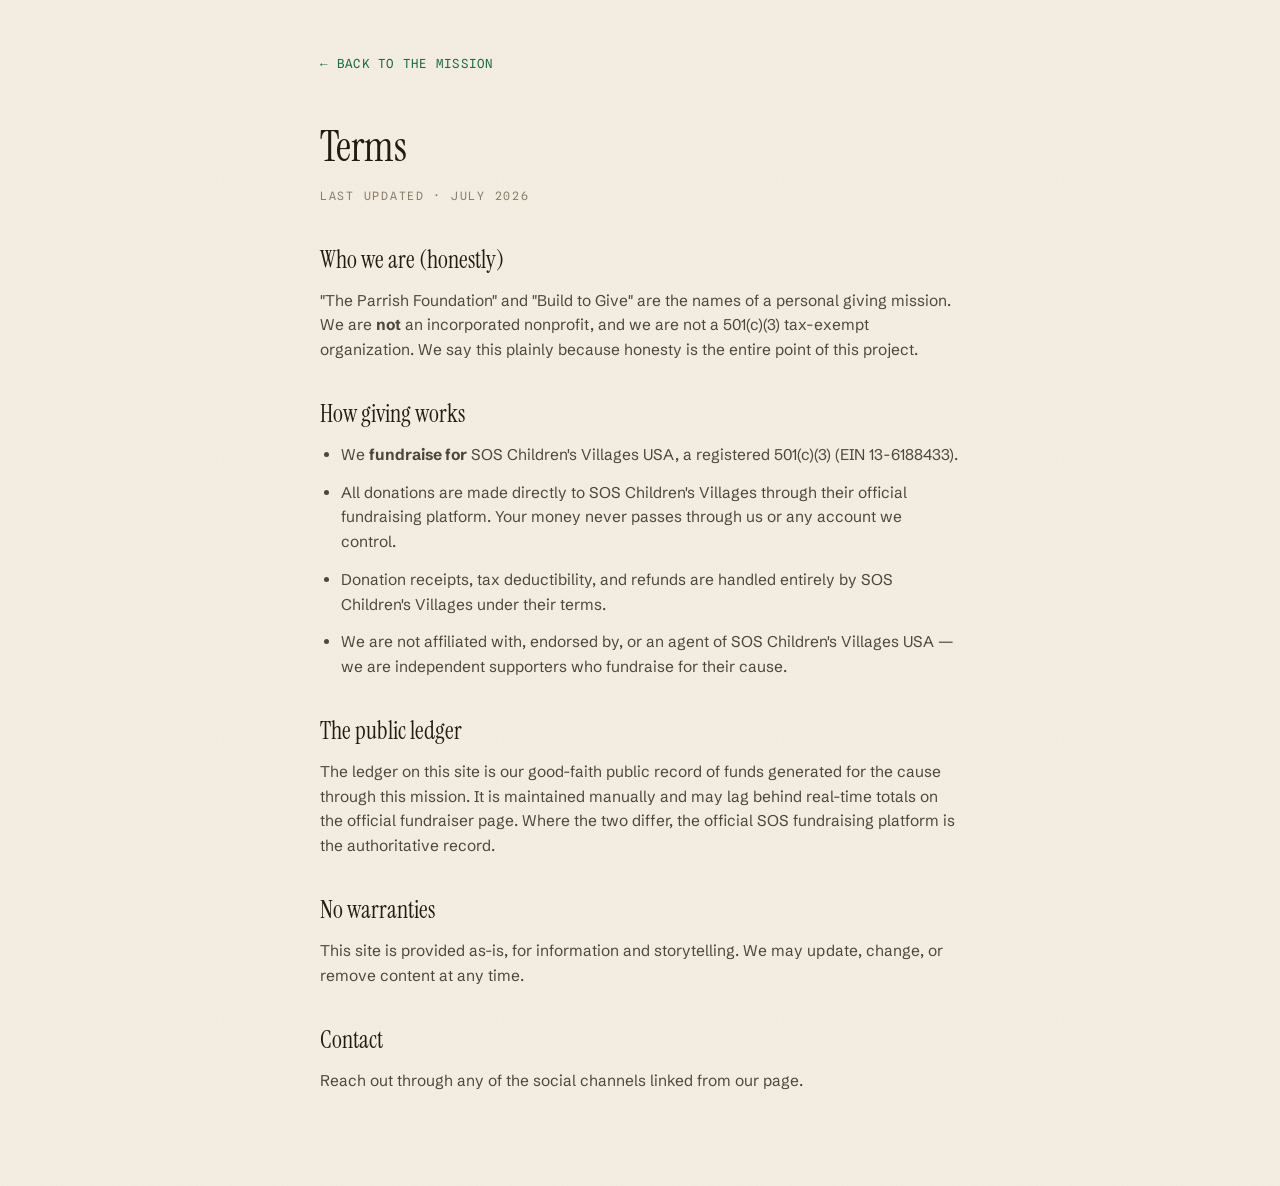
==== terms.html @ b0eacd76 "The Parrish Foundation — Build to Give website v1 Static site: story, how-it-works, public ledger (r" ====
<!DOCTYPE html>
<html lang="en">
<head>
<meta charset="UTF-8">
<meta name="viewport" content="width=device-width, initial-scale=1.0">
<title>Terms — The Parrish Foundation</title>
<meta name="robots" content="noindex">
<link rel="icon" href="data:image/svg+xml,<svg xmlns='http://www.w3.org/2000/svg' viewBox='0 0 100 100'><text y='.9em' font-size='90'>🤍</text></svg>">
<link rel="preconnect" href="https://fonts.googleapis.com">
<link rel="preconnect" href="https://fonts.gstatic.com" crossorigin>
<link href="https://fonts.googleapis.com/css2?family=Instrument+Serif&family=Schibsted+Grotesk:wght@400;500;700&family=Spline+Sans+Mono:wght@400;500&display=swap" rel="stylesheet">
<link rel="stylesheet" href="styles.css">
</head>
<body>
<main class="legal-page">
  <a class="back-home" href="index.html">← BACK TO THE MISSION</a>
  <h1>Terms</h1>
  <p class="updated">LAST UPDATED · JULY 2026</p>

  <h2>Who we are (honestly)</h2>
  <p>"The Parrish Foundation" and "Build to Give" are the names of a personal giving mission. We are <strong>not</strong> an incorporated nonprofit, and we are not a 501(c)(3) tax-exempt organization. We say this plainly because honesty is the entire point of this project.</p>

  <h2>How giving works</h2>
  <ul>
    <li>We <strong>fundraise for</strong> SOS Children's Villages USA, a registered 501(c)(3) (EIN 13-6188433).</li>
    <li>All donations are made directly to SOS Children's Villages through their official fundraising platform. Your money never passes through us or any account we control.</li>
    <li>Donation receipts, tax deductibility, and refunds are handled entirely by SOS Children's Villages under their terms.</li>
    <li>We are not affiliated with, endorsed by, or an agent of SOS Children's Villages USA — we are independent supporters who fundraise for their cause.</li>
  </ul>

  <h2>The public ledger</h2>
  <p>The ledger on this site is our good-faith public record of funds generated for the cause through this mission. It is maintained manually and may lag behind real-time totals on the official fundraiser page. Where the two differ, the official SOS fundraising platform is the authoritative record.</p>

  <h2>No warranties</h2>
  <p>This site is provided as-is, for information and storytelling. We may update, change, or remove content at any time.</p>

  <h2>Contact</h2>
  <p>Reach out through any of the social channels linked from our page.</p>
</main>
</body>
</html>
---- styles.css ----
/* ============================================================
   THE PARRISH FOUNDATION — BUILD TO GIVE
   Aesthetic: the open ledger — warm paper, ink, ruled lines,
   editorial serif manifesto voice, monospace money.
   ============================================================ */

:root {
  --paper: #f7f1e5;
  --paper-deep: #efe6d3;
  --ink: #211b12;
  --ink-soft: #4f463a;
  --ink-faint: #8a7f6d;
  --rule: #d8cbb2;
  --green: #1c6b47;
  --green-deep: #114b31;
  --amber: #b05f10;
  --serif: "Instrument Serif", Georgia, serif;
  --sans: "Schibsted Grotesk", -apple-system, sans-serif;
  --mono: "Spline Sans Mono", "Courier New", monospace;
}

* { margin: 0; padding: 0; box-sizing: border-box; }

html { scroll-behavior: smooth; }

body {
  background: var(--paper);
  color: var(--ink);
  font-family: var(--sans);
  font-size: 17px;
  line-height: 1.6;
  -webkit-font-smoothing: antialiased;
  /* faint paper grain */
  background-image:
    url("data:image/svg+xml,%3Csvg xmlns='http://www.w3.org/2000/svg' width='140' height='140'%3E%3Cfilter id='n'%3E%3CfeTurbulence type='fractalNoise' baseFrequency='0.9' numOctaves='2'/%3E%3CfeColorMatrix values='0 0 0 0 0 0 0 0 0 0 0 0 0 0 0 0 0 0 0.04 0'/%3E%3C/filter%3E%3Crect width='140' height='140' filter='url(%23n)'/%3E%3C/svg%3E");
}

::selection { background: var(--green); color: var(--paper); }

/* ---------- top bar ---------- */
.topbar {
  display: flex;
  justify-content: space-between;
  align-items: center;
  padding: 1.1rem clamp(1.2rem, 4vw, 3rem);
  border-bottom: 1.5px solid var(--ink);
  position: sticky;
  top: 0;
  background: color-mix(in srgb, var(--paper) 92%, transparent);
  backdrop-filter: blur(8px);
  z-index: 50;
}

.wordmark { text-decoration: none; color: var(--ink); line-height: 1.05; }
.wordmark-small {
  display: block;
  font-family: var(--mono);
  font-size: 0.62rem;
  letter-spacing: 0.18em;
  text-transform: uppercase;
  color: var(--ink-faint);
}
.wordmark-big {
  font-family: var(--serif);
  font-size: 1.35rem;
  letter-spacing: 0.04em;
}

.topnav { display: flex; align-items: center; gap: clamp(0.9rem, 2.5vw, 1.8rem); }
.topnav a {
  color: var(--ink-soft);
  text-decoration: none;
  font-size: 0.85rem;
  font-weight: 500;
  letter-spacing: 0.02em;
}
.topnav a:hover { color: var(--green); }

.btn-give {
  background: var(--green);
  color: var(--paper) !important;
  font-family: var(--mono);
  padding: 0.45rem 0.95rem;
  border-radius: 2px;
  font-size: 0.8rem !important;
  letter-spacing: 0.05em;
  transition: background 0.2s, transform 0.2s;
}
.btn-give:hover { background: var(--green-deep); transform: translateY(-1px); }

@media (max-width: 640px) {
  .topnav a:not(.btn-give) { display: none; }
}

/* ---------- hero ---------- */
.hero {
  padding: clamp(4rem, 11vh, 8rem) clamp(1.2rem, 6vw, 5rem) clamp(3rem, 8vh, 5rem);
  max-width: 1100px;
}

.hero-kicker {
  font-family: var(--mono);
  font-size: 0.72rem;
  letter-spacing: 0.22em;
  color: var(--amber);
  margin-bottom: 2.2rem;
}

.hero-line {
  font-family: var(--serif);
  font-weight: 400;
  font-size: clamp(2.8rem, 8.5vw, 6.2rem);
  line-height: 1.02;
  letter-spacing: -0.01em;
}
.hero-line.accent em { color: var(--green); }

.hero-sub {
  max-width: 34rem;
  margin-top: 2rem;
  font-size: clamp(1rem, 1.6vw, 1.15rem);
  color: var(--ink-soft);
}
.hero-sub strong { color: var(--ink); }

.hero-ctas { display: flex; flex-wrap: wrap; gap: 1rem; margin-top: 2.4rem; }

.btn-primary {
  display: inline-block;
  background: var(--green);
  color: var(--paper);
  text-decoration: none;
  font-weight: 700;
  font-size: 0.95rem;
  padding: 0.85rem 1.6rem;
  border-radius: 2px;
  border: 1.5px solid var(--green-deep);
  box-shadow: 3px 3px 0 var(--green-deep);
  transition: transform 0.15s, box-shadow 0.15s;
}
.btn-primary:hover { transform: translate(-1px, -1px); box-shadow: 5px 5px 0 var(--green-deep); }
.btn-primary:active { transform: translate(2px, 2px); box-shadow: 0 0 0 var(--green-deep); }
.btn-primary.big { font-size: 1.05rem; padding: 1rem 2rem; }

.btn-ghost {
  display: inline-block;
  color: var(--ink);
  text-decoration: none;
  font-weight: 500;
  font-size: 0.95rem;
  padding: 0.85rem 1.4rem;
  border: 1.5px solid var(--ink);
  border-radius: 2px;
  transition: background 0.2s;
}
.btn-ghost:hover { background: var(--paper-deep); }

.hero-rule { display: flex; gap: 6px; margin-top: 4rem; }
.hero-rule span { height: 1.5px; background: var(--ink); flex: 1; }
.hero-rule span:nth-child(2) { flex: 0.3; background: var(--green); }
.hero-rule span:nth-child(3) { flex: 0.1; background: var(--amber); }

/* ---------- section label ---------- */
.story-label {
  font-family: var(--mono);
  font-size: 0.72rem;
  letter-spacing: 0.22em;
  color: var(--ink-faint);
  border-top: 1.5px solid var(--ink);
  padding-top: 0.8rem;
  margin-bottom: 2.5rem;
  display: flex;
  gap: 1.2rem;
  align-items: baseline;
}
.story-label .folio { color: var(--green); font-weight: 600; }
.story-label.light { border-top-color: var(--rule); color: var(--paper-deep); }
.story-label.light .folio { color: #7fc9a4; }

/* ---------- story ---------- */
.story {
  padding: clamp(2rem, 6vh, 4rem) clamp(1.2rem, 6vw, 5rem);
  max-width: 1100px;
}

.story-body { max-width: 40rem; margin-left: auto; }

.story-lede {
  font-family: var(--serif);
  font-size: clamp(1.6rem, 3.4vw, 2.3rem);
  line-height: 1.2;
  margin-bottom: 1.6rem;
}
.story-lede em { color: var(--green); }

.story-body p:not(.story-lede) {
  color: var(--ink-soft);
  margin-bottom: 1.2rem;
  font-size: 1.05rem;
}
.story-body strong { color: var(--ink); }

/* ---------- how ---------- */
.how {
  padding: clamp(2rem, 6vh, 4rem) clamp(1.2rem, 6vw, 5rem);
  max-width: 1250px;
}

.how-grid {
  display: grid;
  grid-template-columns: repeat(auto-fit, minmax(240px, 1fr));
  gap: 0;
  border: 1.5px solid var(--ink);
  background: var(--ink);
  gap: 1.5px;
}

.how-card {
  background: var(--paper);
  padding: 2rem 1.6rem 2.2rem;
  position: relative;
}
.how-card:hover { background: var(--paper-deep); }

.how-num {
  font-family: var(--mono);
  font-size: 0.8rem;
  color: var(--paper);
  background: var(--green);
  width: 1.7rem;
  height: 1.7rem;
  display: inline-flex;
  align-items: center;
  justify-content: center;
  border-radius: 50%;
  margin-bottom: 1.1rem;
}

.how-card h3 {
  font-family: var(--serif);
  font-weight: 400;
  font-size: 1.55rem;
  margin-bottom: 0.7rem;
}

.how-card p { color: var(--ink-soft); font-size: 0.95rem; }
.how-card strong { color: var(--ink); }

.how-honest {
  margin-top: 1.8rem;
  padding: 1.1rem 1.3rem;
  border-left: 3px solid var(--amber);
  background: var(--paper-deep);
  color: var(--ink-soft);
  font-size: 0.9rem;
  max-width: 52rem;
}
.how-honest strong { color: var(--ink); }

/* ---------- ledger (the dark heart of the site) ---------- */
.ledger {
  background: var(--ink);
  color: var(--paper);
  margin: clamp(2rem, 6vh, 4rem) 0;
  /* ruled ledger lines */
  background-image: repeating-linear-gradient(
    to bottom,
    transparent 0 38px,
    rgba(247, 241, 229, 0.05) 38px 39px
  );
}

.ledger-inner {
  max-width: 1100px;
  margin: 0 auto;
  padding: clamp(3rem, 8vh, 5rem) clamp(1.2rem, 6vw, 5rem);
}

.ledger-kicker {
  font-family: var(--mono);
  font-size: 0.72rem;
  letter-spacing: 0.24em;
  color: #7fc9a4;
}

.ledger-total {
  font-family: var(--mono);
  font-weight: 600;
  font-size: clamp(4rem, 14vw, 9rem);
  line-height: 1.05;
  letter-spacing: -0.02em;
  color: var(--paper);
  text-shadow: 0 0 60px rgba(127, 201, 164, 0.25);
}

.ledger-vow {
  max-width: 30rem;
  color: #b5ab97;
  font-size: 0.98rem;
  margin-top: 1rem;
}

.ledger-table-wrap { overflow-x: auto; margin-top: 2.5rem; }

.ledger-table {
  width: 100%;
  border-collapse: collapse;
  font-family: var(--mono);
  font-size: 0.85rem;
}

.ledger-table th {
  text-align: left;
  font-weight: 500;
  font-size: 0.68rem;
  letter-spacing: 0.18em;
  color: #7fc9a4;
  padding: 0.7rem 0.9rem;
  border-bottom: 1px solid rgba(247, 241, 229, 0.25);
}

.ledger-table td {
  padding: 0.7rem 0.9rem;
  border-bottom: 1px solid rgba(247, 241, 229, 0.12);
  color: var(--paper);
}

.ledger-table .num, .ledger-table td.num { text-align: right; }

.ledger-table .empty td {
  color: #b5ab97;
  font-style: italic;
  padding: 1.4rem 0.9rem;
}

/* ---------- charity ---------- */
.charity {
  padding: clamp(2rem, 6vh, 4rem) clamp(1.2rem, 6vw, 5rem) clamp(4rem, 9vh, 6rem);
  max-width: 1100px;
}

.charity-body { max-width: 44rem; }

.charity-name {
  font-family: var(--serif);
  font-weight: 400;
  font-size: clamp(2.2rem, 5.5vw, 3.6rem);
  line-height: 1.05;
  margin-bottom: 1.2rem;
}
.charity-name span { color: var(--green); font-style: italic; }

.charity-why { color: var(--ink-soft); font-size: 1.08rem; margin-bottom: 1.6rem; }
.charity-why strong { color: var(--ink); }

.charity-facts {
  list-style: none;
  font-family: var(--mono);
  font-size: 0.86rem;
  margin-bottom: 2.2rem;
}
.charity-facts li {
  padding: 0.55rem 0;
  border-bottom: 1px dashed var(--rule);
  color: var(--ink-soft);
}
.fact-check { color: var(--green); font-weight: 600; margin-right: 0.6rem; }

/* ---------- footer ---------- */
.foot {
  border-top: 1.5px solid var(--ink);
  padding: 3rem clamp(1.2rem, 6vw, 5rem) 3.5rem;
  text-align: center;
}

.foot-mark {
  font-family: var(--serif);
  font-size: clamp(1.8rem, 5vw, 2.8rem);
  letter-spacing: 0.08em;
  margin-bottom: 0.8rem;
}

.foot-line { color: var(--ink-soft); font-size: 0.92rem; max-width: 34rem; margin: 0 auto 1.4rem; }

.foot-nav { font-size: 0.85rem; display: flex; justify-content: center; gap: 0.7rem; margin-bottom: 1.6rem; }
.foot-nav a { color: var(--ink); }
.foot-nav span { color: var(--ink-faint); }

.foot-legal {
  color: var(--ink-faint);
  font-size: 0.72rem;
  max-width: 40rem;
  margin: 0 auto;
  line-height: 1.5;
}

/* ---------- legal pages ---------- */
.legal-page {
  max-width: 44rem;
  margin: 0 auto;
  padding: 3rem clamp(1.2rem, 5vw, 2rem) 5rem;
}
.legal-page h1 { font-family: var(--serif); font-weight: 400; font-size: 2.6rem; margin-bottom: 0.4rem; }
.legal-page .updated { font-family: var(--mono); font-size: 0.72rem; letter-spacing: 0.15em; color: var(--ink-faint); margin-bottom: 2.2rem; }
.legal-page h2 { font-family: var(--serif); font-weight: 400; font-size: 1.5rem; margin: 2rem 0 0.6rem; }
.legal-page p, .legal-page li { color: var(--ink-soft); font-size: 0.97rem; margin-bottom: 0.8rem; }
.legal-page ul { padding-left: 1.3rem; }
.legal-page a { color: var(--green); }
.back-home { font-family: var(--mono); font-size: 0.78rem; letter-spacing: 0.1em; text-decoration: none; color: var(--green); display: inline-block; margin-bottom: 2.5rem; }

/* ---------- reveal animations ---------- */
.reveal {
  opacity: 0;
  transform: translateY(18px);
  animation: rise 0.7s cubic-bezier(0.2, 0.7, 0.2, 1) forwards;
}
.reveal.d1 { animation-delay: 0.12s; }
.reveal.d2 { animation-delay: 0.24s; }
.reveal.d3 { animation-delay: 0.4s; }
.reveal.d4 { animation-delay: 0.55s; }
.reveal.d5 { animation-delay: 0.7s; }

@keyframes rise {
  to { opacity: 1; transform: translateY(0); }
}

/* scroll-reveal below the fold: paused until .in-view */
section:not(.hero) .reveal { animation-play-state: paused; }
section:not(.hero) .reveal.in-view { animation-play-state: running; }

@media (prefers-reduced-motion: reduce) {
  .reveal { animation: none; opacity: 1; transform: none; }
  html { scroll-behavior: auto; }
}
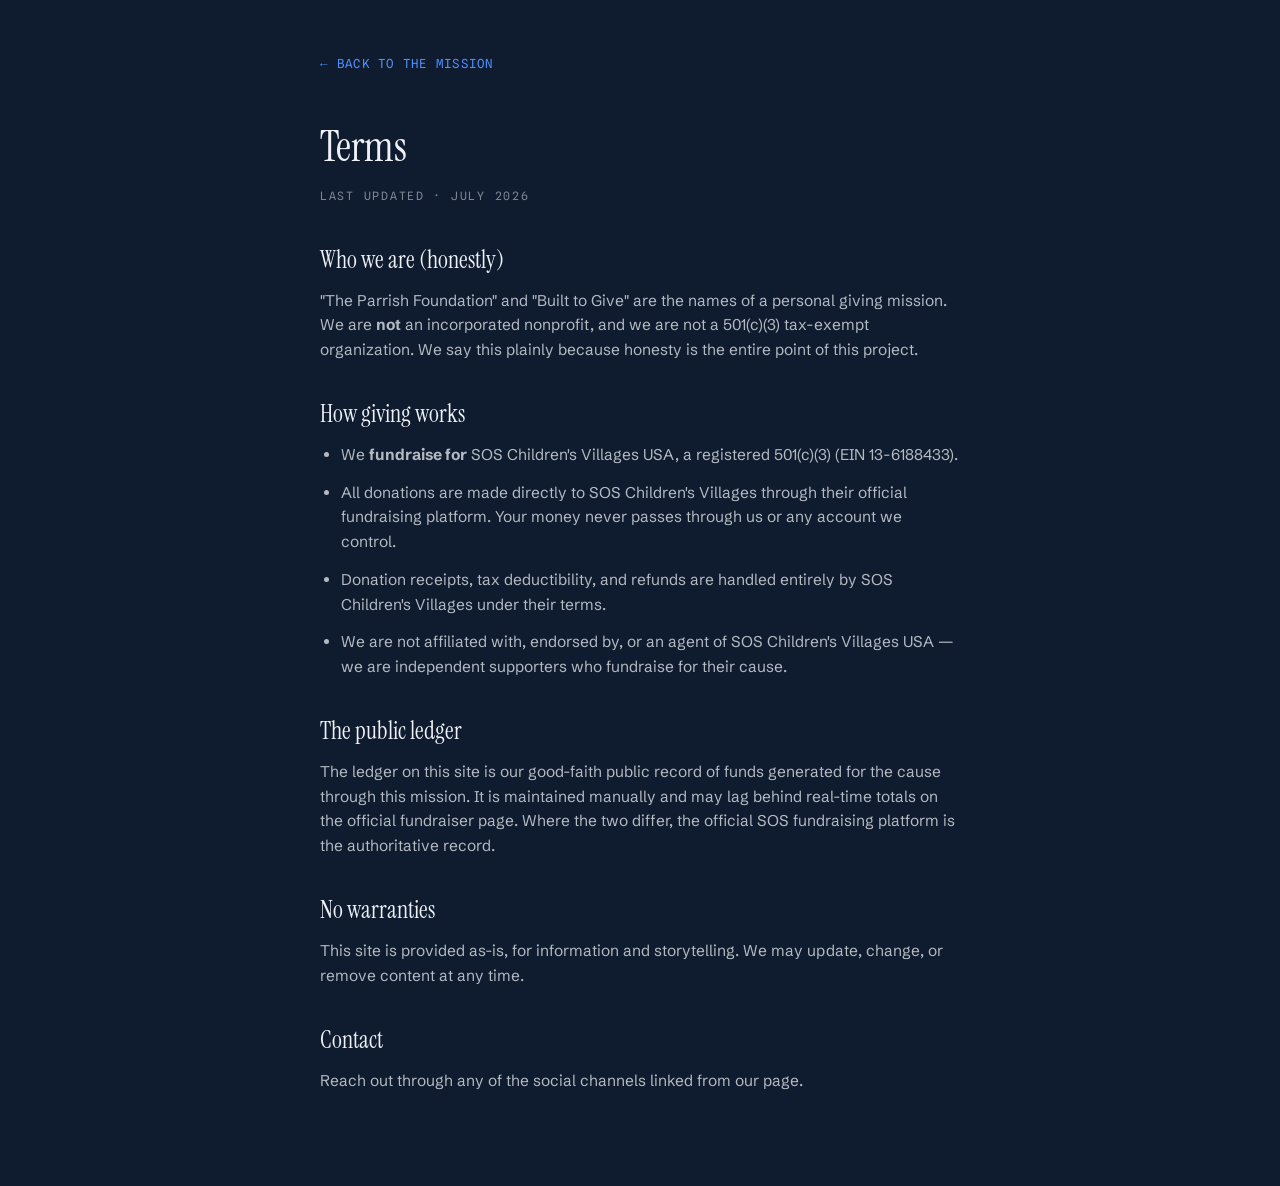
==== commit 5469415d: "auto-deploy 2026-07-13 16:13:45 Co-Authored-By: Claude Fable 5 <noreply@anthropic.com>" ====
--- a/terms.html
+++ b/terms.html
@@ -18,7 +18,7 @@
   <p class="updated">LAST UPDATED · JULY 2026</p>
 
   <h2>Who we are (honestly)</h2>
-  <p>"The Parrish Foundation" and "Build to Give" are the names of a personal giving mission. We are <strong>not</strong> an incorporated nonprofit, and we are not a 501(c)(3) tax-exempt organization. We say this plainly because honesty is the entire point of this project.</p>
+  <p>"The Parrish Foundation" and "Built to Give" are the names of a personal giving mission. We are <strong>not</strong> an incorporated nonprofit, and we are not a 501(c)(3) tax-exempt organization. We say this plainly because honesty is the entire point of this project.</p>
 
   <h2>How giving works</h2>
   <ul>
--- a/styles.css
+++ b/styles.css
@@ -5,15 +5,18 @@
    ============================================================ */
 
 :root {
-  --paper: #f7f1e5;
+  --paper: #f7f1e5;      /* light — used for text ON the dark video hero */
   --paper-deep: #efe6d3;
-  --ink: #211b12;
-  --ink-soft: #4f463a;
-  --ink-faint: #8a7f6d;
-  --rule: #d8cbb2;
-  --green: #1c6b47;
-  --green-deep: #114b31;
-  --amber: #b05f10;
+  --ink: #eef1f6;        /* primary text on the dark-blue pages */
+  --ink-soft: rgba(238, 241, 246, 0.74);
+  --ink-faint: rgba(238, 241, 246, 0.5);
+  --rule: rgba(238, 241, 246, 0.16);
+  --navy: #0f1b2e;       /* page background */
+  --navy-2: #17263d;     /* raised panels / cards */
+  --accent: #4d90ff;     /* vibrant blue, reads on navy */
+  --green: #2f6fd6;      /* repurposed to blue — button/chip fills */
+  --green-deep: #1f4f9e; /* darker blue — button borders/shadows */
+  --amber: #d98a3d;
   --serif: "Instrument Serif", Georgia, serif;
   --sans: "Schibsted Grotesk", -apple-system, sans-serif;
   --mono: "Spline Sans Mono", "Courier New", monospace;
@@ -21,44 +24,62 @@
 
 * { margin: 0; padding: 0; box-sizing: border-box; }
 
-html { scroll-behavior: smooth; }
+html {
+  /* paging + easing are driven by site.js — one gesture glides one full page */
+  scroll-behavior: auto;
+  scroll-snap-type: none;
+}
+
+/* every .page is one full screen */
+.page {
+  min-height: 100vh;
+  min-height: 100svh;
+  display: flex;
+  flex-direction: column;
+  justify-content: flex-start;
+  box-sizing: border-box;
+}
 
 body {
-  background: var(--paper);
+  background: var(--navy);
   color: var(--ink);
   font-family: var(--sans);
   font-size: 17px;
   line-height: 1.6;
   -webkit-font-smoothing: antialiased;
-  /* faint paper grain */
-  background-image:
-    url("data:image/svg+xml,%3Csvg xmlns='http://www.w3.org/2000/svg' width='140' height='140'%3E%3Cfilter id='n'%3E%3CfeTurbulence type='fractalNoise' baseFrequency='0.9' numOctaves='2'/%3E%3CfeColorMatrix values='0 0 0 0 0 0 0 0 0 0 0 0 0 0 0 0 0 0 0.04 0'/%3E%3C/filter%3E%3Crect width='140' height='140' filter='url(%23n)'/%3E%3C/svg%3E");
-}
-
-::selection { background: var(--green); color: var(--paper); }
+}
+
+::selection { background: var(--accent); color: #0f1b2e; }
 
 /* ---------- top bar ---------- */
 .topbar {
   display: flex;
   justify-content: space-between;
   align-items: center;
-  padding: 1.1rem clamp(1.2rem, 4vw, 3rem);
-  border-bottom: 1.5px solid var(--ink);
-  position: sticky;
+  padding: 1.1rem clamp(1.2rem, 4vw, 3rem) 2rem;
+  border: none;
+  position: fixed;
   top: 0;
-  background: color-mix(in srgb, var(--paper) 92%, transparent);
-  backdrop-filter: blur(8px);
+  left: 0;
+  right: 0;
+  /* navy feathering to transparent — blends into both the video and the pages */
+  background: linear-gradient(
+    to bottom,
+    rgba(15, 27, 46, 0.95) 0%,
+    rgba(15, 27, 46, 0.82) 45%,
+    rgba(15, 27, 46, 0) 100%
+  );
   z-index: 50;
 }
 
-.wordmark { text-decoration: none; color: var(--ink); line-height: 1.05; }
+.wordmark { text-decoration: none; color: #fff; line-height: 1.05; }
 .wordmark-small {
   display: block;
   font-family: var(--mono);
   font-size: 0.62rem;
   letter-spacing: 0.18em;
   text-transform: uppercase;
-  color: var(--ink-faint);
+  color: rgba(255, 255, 255, 0.85);
 }
 .wordmark-big {
   font-family: var(--serif);
@@ -68,41 +89,207 @@
 
 .topnav { display: flex; align-items: center; gap: clamp(0.9rem, 2.5vw, 1.8rem); }
 .topnav a {
-  color: var(--ink-soft);
+  color: #fff;
   text-decoration: none;
   font-size: 0.85rem;
   font-weight: 500;
   letter-spacing: 0.02em;
 }
-.topnav a:hover { color: var(--green); }
+.topnav a:hover { color: var(--accent); }
 
 .btn-give {
-  background: var(--green);
-  color: var(--paper) !important;
+  display: inline-flex;
+  align-items: center;
+  gap: 0.4em;
+  background: transparent;
+  color: #fff !important;
+  border: 1.5px solid rgba(255, 255, 255, 0.7);
   font-family: var(--mono);
   padding: 0.45rem 0.95rem;
   border-radius: 2px;
   font-size: 0.8rem !important;
   letter-spacing: 0.05em;
-  transition: background 0.2s, transform 0.2s;
-}
-.btn-give:hover { background: var(--green-deep); transform: translateY(-1px); }
-
-@media (max-width: 640px) {
-  .topnav a:not(.btn-give) { display: none; }
-}
-
-/* ---------- hero ---------- */
+  transition: background 0.2s, color 0.2s, border-color 0.2s, transform 0.2s;
+}
+.btn-give:hover { background: #fff; color: #14110c !important; border-color: #fff; transform: translateY(-1px); }
+/* a touch thicker arrow, vertically centered with the text */
+.give-arrow { -webkit-text-stroke: 0.7px currentColor; font-weight: 600; line-height: 1; display: inline-flex; align-items: center; }
+
+/* never let the wordmark or a nav link break into two lines */
+.wordmark-small,
+.wordmark-big { white-space: nowrap; }
+.topnav a { white-space: nowrap; }
+
+/* mid widths: tighten the row so everything still fits on one line */
+@media (max-width: 1020px) and (min-width: 761px) {
+  .topnav { gap: 1rem; }
+  .topnav a { font-size: 0.78rem; }
+}
+
+/* narrow screens: two rows — wordmark + Give on top (like desktop),
+   the five nav links in their own row below. Whole links only, never
+   stacked mid-word; scrolls sideways as a last resort on tiny screens */
+@media (max-width: 760px) {
+  .topbar {
+    flex-direction: column;
+    align-items: flex-start;
+    gap: 0.8rem;
+    padding-bottom: 1rem;
+  }
+  .topnav {
+    width: 100%;
+    justify-content: space-between;
+    gap: 0.8rem;
+    overflow-x: auto;
+    scrollbar-width: none;
+    -webkit-overflow-scrolling: touch;
+  }
+  .topnav::-webkit-scrollbar { display: none; }
+  .topnav a { font-size: 0.63rem; }
+  .topnav .btn-give {
+    position: absolute;
+    top: 1.1rem;
+    right: 1.2rem;
+    margin-left: 0;
+  }
+}
+
+/* ---------- page 1 · home (full-screen video) ---------- */
 .hero {
-  padding: clamp(4rem, 11vh, 8rem) clamp(1.2rem, 6vw, 5rem) clamp(3rem, 8vh, 5rem);
-  max-width: 1100px;
+  position: relative;
+  overflow: hidden;
+  padding: clamp(5rem, 14vh, 8rem) clamp(1.2rem, 6vw, 5rem) clamp(3rem, 8vh, 5rem);
+}
+
+.hero-video,
+.hero-loop {
+  position: absolute;
+  inset: 0;
+  width: 100%;
+  height: 100%;
+  object-fit: cover;
+}
+
+/* the one-time intro sits underneath; it holds its last frame when it ends */
+.hero-video { z-index: 0; }
+
+/* the seamless boomerang idle loop fades in on top once the intro finishes */
+.hero-loop {
+  z-index: 1;
+  opacity: 0;
+  transition: opacity 1s ease-in-out;
+}
+.hero-loop.live { opacity: 1; }
+
+@media (prefers-reduced-motion: reduce) {
+  .hero-loop { transition: none; }
+}
+
+/* subtle bottom vignette only — lets the full animation show, keeps DONATE readable */
+.hero-veil {
+  position: absolute;
+  inset: 0;
+  z-index: 2;
+  pointer-events: none;
+  background: linear-gradient(
+    to bottom,
+    rgba(10, 14, 12, 0) 62%,
+    rgba(10, 14, 12, 0.55) 100%
+  );
+}
+
+/* the public ledger total — top-center of the home hero */
+.hero-ledger {
+  position: absolute;
+  z-index: 3;
+  left: 50%;
+  top: clamp(5.5rem, 17vh, 9.5rem);
+  transform: translateX(-50%);
+  display: flex;
+  flex-direction: column;
+  align-items: center;
+  gap: 0.5rem;
+  text-align: center;
+  text-decoration: none;
+}
+
+.hero-ledger-num {
+  font-family: var(--mono);
+  font-weight: 600;
+  font-size: clamp(2.6rem, 7vw, 4.4rem);
+  line-height: 1;
+  letter-spacing: -0.01em;
+  color: #fff;
+  text-shadow: 0 2px 30px rgba(0, 0, 0, 0.4);
+}
+.hero-ledger-label {
+  font-family: var(--mono);
+  font-size: 0.66rem;
+  letter-spacing: 0.28em;
+  text-transform: uppercase;
+  color: #fff;
+}
+
+/* progress toward the $1,000,000 goal */
+.hero-goal { width: min(86vw, 400px); margin-top: 1.3rem; }
+.hero-goal-track {
+  height: 6px;
+  background: rgba(255, 255, 255, 0.14);
+  border-radius: 999px;
+  overflow: hidden;
+}
+.hero-goal-fill {
+  display: block;
+  height: 100%;
+  width: 0%;
+  min-width: 6px;
+  border-radius: 999px;
+  background: linear-gradient(90deg, var(--accent), #9cc6ff);
+  box-shadow: 0 0 14px rgba(77, 144, 255, 0.7);
+  transition: width 1.3s cubic-bezier(0.2, 0.7, 0.2, 1);
+}
+.hero-goal-meta {
+  display: flex;
+  justify-content: space-between;
+  margin-top: 0.6rem;
+  font-family: var(--mono);
+  font-size: 0.62rem;
+  letter-spacing: 0.16em;
+  text-transform: uppercase;
+}
+.hero-goal-pct { color: var(--accent); font-weight: 600; }
+.hero-goal-target { color: rgba(255, 255, 255, 0.6); }
+
+/* DONATE NOW — the single CTA, bottom-center */
+.hero-donate {
+  position: absolute;
+  z-index: 3;
+  left: 50%;
+  bottom: clamp(2.2rem, 6vh, 4rem);
+  transform: translateX(-50%);
+  font-family: var(--mono);
+  font-size: 0.82rem;
+  letter-spacing: 0.28em;
+  text-decoration: none;
+  color: var(--paper);
+  padding: 0.95rem 2.2rem;
+  border: 1.5px solid rgba(247, 241, 229, 0.55);
+  border-radius: 2px;
+  background: rgba(10, 14, 12, 0.25);
+  backdrop-filter: blur(2px);
+  transition: background 0.25s, border-color 0.25s, transform 0.25s;
+}
+.hero-donate:hover {
+  background: var(--green);
+  border-color: var(--green);
+  transform: translateX(-50%) translateY(-2px);
 }
 
 .hero-kicker {
   font-family: var(--mono);
   font-size: 0.72rem;
   letter-spacing: 0.22em;
-  color: var(--amber);
+  color: #e8c574;
   margin-bottom: 2.2rem;
 }
 
@@ -112,18 +299,53 @@
   font-size: clamp(2.8rem, 8.5vw, 6.2rem);
   line-height: 1.02;
   letter-spacing: -0.01em;
-}
-.hero-line.accent em { color: var(--green); }
+  color: var(--paper);
+}
+.hero-line.accent em { color: var(--accent); }
 
 .hero-sub {
   max-width: 34rem;
   margin-top: 2rem;
   font-size: clamp(1rem, 1.6vw, 1.15rem);
-  color: var(--ink-soft);
-}
-.hero-sub strong { color: var(--ink); }
+  color: rgba(247, 241, 229, 0.82);
+}
+.hero-sub strong { color: var(--paper); }
 
 .hero-ctas { display: flex; flex-wrap: wrap; gap: 1rem; margin-top: 2.4rem; }
+
+/* on the video, the primary button flips to paper */
+.hero .btn-primary {
+  background: var(--paper);
+  color: var(--green-deep);
+  border-color: var(--paper);
+  box-shadow: 3px 3px 0 rgba(0, 0, 0, 0.35);
+}
+.hero .btn-primary:hover { box-shadow: 5px 5px 0 rgba(0, 0, 0, 0.35); }
+.hero .btn-ghost {
+  color: var(--paper);
+  border-color: rgba(247, 241, 229, 0.7);
+}
+.hero .btn-ghost:hover { background: rgba(247, 241, 229, 0.12); }
+
+.scroll-hint {
+  position: absolute;
+  z-index: 3;
+  left: 50%;
+  transform: translateX(-50%);
+  bottom: 1.4rem;
+  text-align: center;
+  font-family: var(--mono);
+  font-size: 0.62rem;
+  letter-spacing: 0.3em;
+  line-height: 1.7;
+  color: rgba(247, 241, 229, 0.8);
+  text-decoration: none;
+  animation: bob 2.2s ease-in-out infinite;
+}
+@keyframes bob {
+  0%, 100% { transform: translateX(-50%) translateY(0); }
+  50% { transform: translateX(-50%) translateY(6px); }
+}
 
 .btn-primary {
   display: inline-block;
@@ -155,35 +377,28 @@
 }
 .btn-ghost:hover { background: var(--paper-deep); }
 
-.hero-rule { display: flex; gap: 6px; margin-top: 4rem; }
-.hero-rule span { height: 1.5px; background: var(--ink); flex: 1; }
-.hero-rule span:nth-child(2) { flex: 0.3; background: var(--green); }
-.hero-rule span:nth-child(3) { flex: 0.1; background: var(--amber); }
-
 /* ---------- section label ---------- */
 .story-label {
   font-family: var(--mono);
   font-size: 0.72rem;
   letter-spacing: 0.22em;
   color: var(--ink-faint);
-  border-top: 1.5px solid var(--ink);
-  padding-top: 0.8rem;
   margin-bottom: 2.5rem;
   display: flex;
   gap: 1.2rem;
   align-items: baseline;
 }
-.story-label .folio { color: var(--green); font-weight: 600; }
+.story-label .folio { color: var(--accent); font-weight: 600; }
 .story-label.light { border-top-color: var(--rule); color: var(--paper-deep); }
-.story-label.light .folio { color: #7fc9a4; }
+.story-label.light .folio { color: var(--accent); }
 
 /* ---------- story ---------- */
 .story {
-  padding: clamp(2rem, 6vh, 4rem) clamp(1.2rem, 6vw, 5rem);
+  padding: clamp(6rem, 8vh, 7rem) clamp(1.2rem, 6vw, 5rem) clamp(2rem, 5vh, 3rem);
   max-width: 1100px;
 }
 
-.story-body { max-width: 40rem; margin-left: auto; }
+.story-body { max-width: 40rem; }
 
 .story-lede {
   font-family: var(--serif);
@@ -191,7 +406,7 @@
   line-height: 1.2;
   margin-bottom: 1.6rem;
 }
-.story-lede em { color: var(--green); }
+.story-lede em { color: var(--accent); }
 
 .story-body p:not(.story-lede) {
   color: var(--ink-soft);
@@ -200,27 +415,123 @@
 }
 .story-body strong { color: var(--ink); }
 
+/* mini section headers within a long page */
+.story-h {
+  font-family: var(--mono) !important;
+  font-size: 0.72rem !important;
+  letter-spacing: 0.22em;
+  text-transform: uppercase;
+  color: var(--accent) !important;
+  margin: 2.4rem 0 0.9rem !important;
+}
+
+/* the ultimate $1B goal */
+.goal-billion {
+  font-family: var(--mono) !important;
+  font-weight: 600;
+  font-size: clamp(2.3rem, 8vw, 4.6rem) !important;
+  line-height: 1;
+  letter-spacing: -0.02em;
+  color: var(--accent) !important;
+  margin: 0.6rem 0 1.3rem !important;
+  text-shadow: 0 0 34px rgba(77, 144, 255, 0.4);
+}
+
+/* questions / FAQ accordion */
+.faq { margin-top: 3rem; max-width: 40rem; }
+.faq-title {
+  font-family: var(--mono) !important;
+  font-size: 0.72rem !important;
+  letter-spacing: 0.22em;
+  text-transform: uppercase;
+  color: var(--ink-faint) !important;
+  margin-bottom: 0.6rem !important;
+}
+.faq-item { border-top: 1px solid var(--rule); }
+.faq-item:last-child { border-bottom: 1px solid var(--rule); }
+.faq-item summary {
+  cursor: pointer;
+  list-style: none;
+  padding: 1.15rem 2rem 1.15rem 0;
+  font-family: var(--serif);
+  font-size: 1.35rem;
+  color: var(--ink);
+  position: relative;
+}
+.faq-item summary::-webkit-details-marker { display: none; }
+.faq-item summary::after {
+  content: "+";
+  position: absolute;
+  right: 0;
+  top: 50%;
+  transform: translateY(-50%);
+  color: var(--accent);
+  font-family: var(--mono);
+  font-size: 1.4rem;
+}
+.faq-item[open] summary::after { content: "\2013"; }
+.faq-item summary:hover { color: var(--accent); }
+.faq-item p {
+  padding: 0 0 1.3rem !important;
+  margin: 0 !important;
+  color: var(--ink-soft) !important;
+  font-size: 1rem !important;
+  max-width: 36rem;
+}
+
+/* how it works — coming soon */
+.coming { max-width: 44rem; }
+.coming-badge {
+  display: inline-block;
+  font-family: var(--mono);
+  font-size: 0.66rem;
+  letter-spacing: 0.24em;
+  text-transform: uppercase;
+  color: var(--accent);
+  border: 1px solid var(--accent);
+  border-radius: 999px;
+  padding: 0.4rem 0.9rem;
+  margin-bottom: 1.6rem;
+}
+.coming-title {
+  font-family: var(--serif);
+  font-weight: 400;
+  font-size: clamp(2.2rem, 6vw, 3.8rem);
+  line-height: 1.05;
+  color: var(--ink);
+  margin-bottom: 1.5rem;
+}
+.coming-lead { font-size: 1.12rem; color: var(--ink); margin-bottom: 1.2rem; max-width: 38rem; }
+.coming p { color: var(--ink-soft); margin-bottom: 1.2rem; font-size: 1.02rem; max-width: 38rem; }
+.coming strong { color: var(--ink); }
+.coming-goal {
+  font-family: var(--serif);
+  font-size: clamp(1.3rem, 3vw, 1.7rem) !important;
+  color: var(--ink) !important;
+  margin-top: 1.6rem !important;
+}
+.coming-goal strong { color: var(--accent) !important; }
+
 /* ---------- how ---------- */
 .how {
-  padding: clamp(2rem, 6vh, 4rem) clamp(1.2rem, 6vw, 5rem);
+  padding: clamp(6rem, 8vh, 7rem) clamp(1.2rem, 6vw, 5rem) clamp(2rem, 5vh, 3rem);
   max-width: 1250px;
 }
 
 .how-grid {
   display: grid;
   grid-template-columns: repeat(auto-fit, minmax(240px, 1fr));
-  gap: 0;
-  border: 1.5px solid var(--ink);
-  background: var(--ink);
-  gap: 1.5px;
+  border: 1px solid var(--rule);
+  background: var(--rule);
+  gap: 1px;
 }
 
 .how-card {
-  background: var(--paper);
+  background: var(--navy-2);
   padding: 2rem 1.6rem 2.2rem;
   position: relative;
 }
-.how-card:hover { background: var(--paper-deep); }
+.how-card:hover { background: #1d3050; }
 
 .how-num {
   font-family: var(--mono);
@@ -250,7 +561,7 @@
   margin-top: 1.8rem;
   padding: 1.1rem 1.3rem;
   border-left: 3px solid var(--amber);
-  background: var(--paper-deep);
+  background: rgba(255, 255, 255, 0.045);
   color: var(--ink-soft);
   font-size: 0.9rem;
   max-width: 52rem;
@@ -261,7 +572,6 @@
 .ledger {
   background: var(--ink);
   color: var(--paper);
-  margin: clamp(2rem, 6vh, 4rem) 0;
   /* ruled ledger lines */
   background-image: repeating-linear-gradient(
     to bottom,
@@ -272,15 +582,16 @@
 
 .ledger-inner {
   max-width: 1100px;
+  width: 100%;
   margin: 0 auto;
-  padding: clamp(3rem, 8vh, 5rem) clamp(1.2rem, 6vw, 5rem);
+  padding: clamp(4rem, 9vh, 5rem) clamp(1.2rem, 6vw, 5rem) clamp(2rem, 5vh, 3rem);
 }
 
 .ledger-kicker {
   font-family: var(--mono);
   font-size: 0.72rem;
   letter-spacing: 0.24em;
-  color: #7fc9a4;
+  color: var(--accent);
 }
 
 .ledger-total {
@@ -314,7 +625,7 @@
   font-weight: 500;
   font-size: 0.68rem;
   letter-spacing: 0.18em;
-  color: #7fc9a4;
+  color: var(--accent);
   padding: 0.7rem 0.9rem;
   border-bottom: 1px solid rgba(247, 241, 229, 0.25);
 }
@@ -335,7 +646,7 @@
 
 /* ---------- charity ---------- */
 .charity {
-  padding: clamp(2rem, 6vh, 4rem) clamp(1.2rem, 6vw, 5rem) clamp(4rem, 9vh, 6rem);
+  padding: clamp(6rem, 8vh, 7rem) clamp(1.2rem, 6vw, 5rem) clamp(2rem, 5vh, 3rem);
   max-width: 1100px;
 }
 
@@ -348,7 +659,7 @@
   line-height: 1.05;
   margin-bottom: 1.2rem;
 }
-.charity-name span { color: var(--green); font-style: italic; }
+.charity-name span { color: var(--accent); font-style: italic; }
 
 .charity-why { color: var(--ink-soft); font-size: 1.08rem; margin-bottom: 1.6rem; }
 .charity-why strong { color: var(--ink); }
@@ -364,13 +675,52 @@
   border-bottom: 1px dashed var(--rule);
   color: var(--ink-soft);
 }
-.fact-check { color: var(--green); font-weight: 600; margin-right: 0.6rem; }
+.fact-check { color: var(--accent); font-weight: 600; margin-right: 0.6rem; }
+
+/* ---------- contact ---------- */
+.contact-body {
+  max-width: 44rem;
+  display: flex;
+  flex-direction: column;
+  align-items: flex-start;
+}
+
+.contact-title {
+  font-family: var(--serif);
+  font-weight: 400;
+  font-size: clamp(2.4rem, 6vw, 4rem);
+  line-height: 1.05;
+  margin-bottom: 1rem;
+}
+
+.contact-sub {
+  color: var(--ink-soft);
+  font-size: 1.08rem;
+  max-width: 30rem;
+  margin-bottom: 2.2rem;
+}
+
+.contact-email {
+  display: block;
+  font-family: var(--mono);
+  font-size: clamp(1rem, 2.6vw, 1.5rem);
+  letter-spacing: 0.02em;
+  color: var(--accent);
+  text-decoration: none;
+  margin-bottom: 2.2rem;
+  word-break: break-all;
+}
+.contact-email:hover { text-decoration: underline; }
+
+.contact-btn { text-decoration: none; align-self: flex-start; }
 
 /* ---------- footer ---------- */
 .foot {
-  border-top: 1.5px solid var(--ink);
+  border: none;
   padding: 3rem clamp(1.2rem, 6vw, 5rem) 3.5rem;
   text-align: center;
+  align-items: center;
+  justify-content: center;
 }
 
 .foot-mark {
@@ -381,6 +731,49 @@
 }
 
 .foot-line { color: var(--ink-soft); font-size: 0.92rem; max-width: 34rem; margin: 0 auto 1.4rem; }
+
+/* executive board */
+.board { margin: 0.4rem auto 2rem; }
+.board-label {
+  font-family: var(--mono);
+  font-size: 0.66rem;
+  letter-spacing: 0.2em;
+  text-transform: uppercase;
+  color: var(--ink-faint);
+  margin-bottom: 1rem;
+}
+.board-founder {
+  font-family: var(--serif);
+  font-size: 1.5rem;
+  color: var(--ink);
+  margin-bottom: 1.3rem;
+}
+.board-founder strong { font-weight: 400; color: var(--accent); }
+.board-list {
+  list-style: none;
+  display: inline-block;
+  text-align: left;
+}
+.board-list li {
+  font-family: var(--mono);
+  font-size: 0.95rem;
+  letter-spacing: 0.02em;
+  color: var(--ink);
+  padding-left: 1.1rem;
+  position: relative;
+  margin-bottom: 0.55rem;
+}
+.board-list li:last-child { margin-bottom: 0; }
+.board-list li::before {
+  content: "";
+  position: absolute;
+  left: 0;
+  top: 0.55em;
+  width: 5px;
+  height: 5px;
+  border-radius: 50%;
+  background: var(--accent);
+}
 
 .foot-nav { font-size: 0.85rem; display: flex; justify-content: center; gap: 0.7rem; margin-bottom: 1.6rem; }
 .foot-nav a { color: var(--ink); }
@@ -405,8 +798,8 @@
 .legal-page h2 { font-family: var(--serif); font-weight: 400; font-size: 1.5rem; margin: 2rem 0 0.6rem; }
 .legal-page p, .legal-page li { color: var(--ink-soft); font-size: 0.97rem; margin-bottom: 0.8rem; }
 .legal-page ul { padding-left: 1.3rem; }
-.legal-page a { color: var(--green); }
-.back-home { font-family: var(--mono); font-size: 0.78rem; letter-spacing: 0.1em; text-decoration: none; color: var(--green); display: inline-block; margin-bottom: 2.5rem; }
+.legal-page a { color: var(--accent); }
+.back-home { font-family: var(--mono); font-size: 0.78rem; letter-spacing: 0.1em; text-decoration: none; color: var(--accent); display: inline-block; margin-bottom: 2.5rem; }
 
 /* ---------- reveal animations ---------- */
 .reveal {
@@ -432,3 +825,63 @@
   .reveal { animation: none; opacity: 1; transform: none; }
   html { scroll-behavior: auto; }
 }
+
+/* on desktop the wrapper is layout-invisible — the two videos behave as
+   direct children of .hero, exactly as before */
+.hero-films { display: contents; }
+
+/* ---------- mobile (phones) — same design, fitted to a narrow screen ---------- */
+@media (max-width: 640px) {
+  /* same order as desktop: counter on top, animation below it, CTA at the
+     bottom — laid out in flow so nothing can overlap on any screen size */
+  .hero {
+    display: flex;
+    flex-direction: column;
+    align-items: center;
+    padding-top: 8.5rem;
+  }
+
+  .hero-ledger {
+    position: static;
+    left: auto;
+    top: auto;
+    transform: none;
+    margin-top: 1.6rem;
+    order: 1;
+  }
+  .hero-films { order: 2; }
+  .hero-donate { order: 3; }
+
+  /* the full 16:9 frame, faded into the navy at its edges — no hard seam,
+     no cover-cropping the title to an unreadable slice */
+  .hero-films {
+    display: block;
+    position: relative;
+    width: 100vw;
+    aspect-ratio: 16 / 9;
+    margin-top: 2.6rem;
+  }
+  .hero-video,
+  .hero-loop {
+    position: absolute;
+    inset: 0;
+    width: 100%;
+    height: 100%;
+    object-fit: cover;
+    -webkit-mask-image: linear-gradient(to bottom, transparent 0%, black 16%, black 78%, transparent 100%);
+    mask-image: linear-gradient(to bottom, transparent 0%, black 16%, black 78%, transparent 100%);
+  }
+
+  .hero-donate {
+    position: static;
+    left: auto;
+    bottom: auto;
+    transform: none;
+    margin-top: auto;
+    margin-bottom: 0.8rem;
+    white-space: nowrap;
+    letter-spacing: 0.22em;
+    padding: 0.9rem 1.7rem;
+  }
+  .hero-donate:hover { transform: translateY(-2px); }
+}
